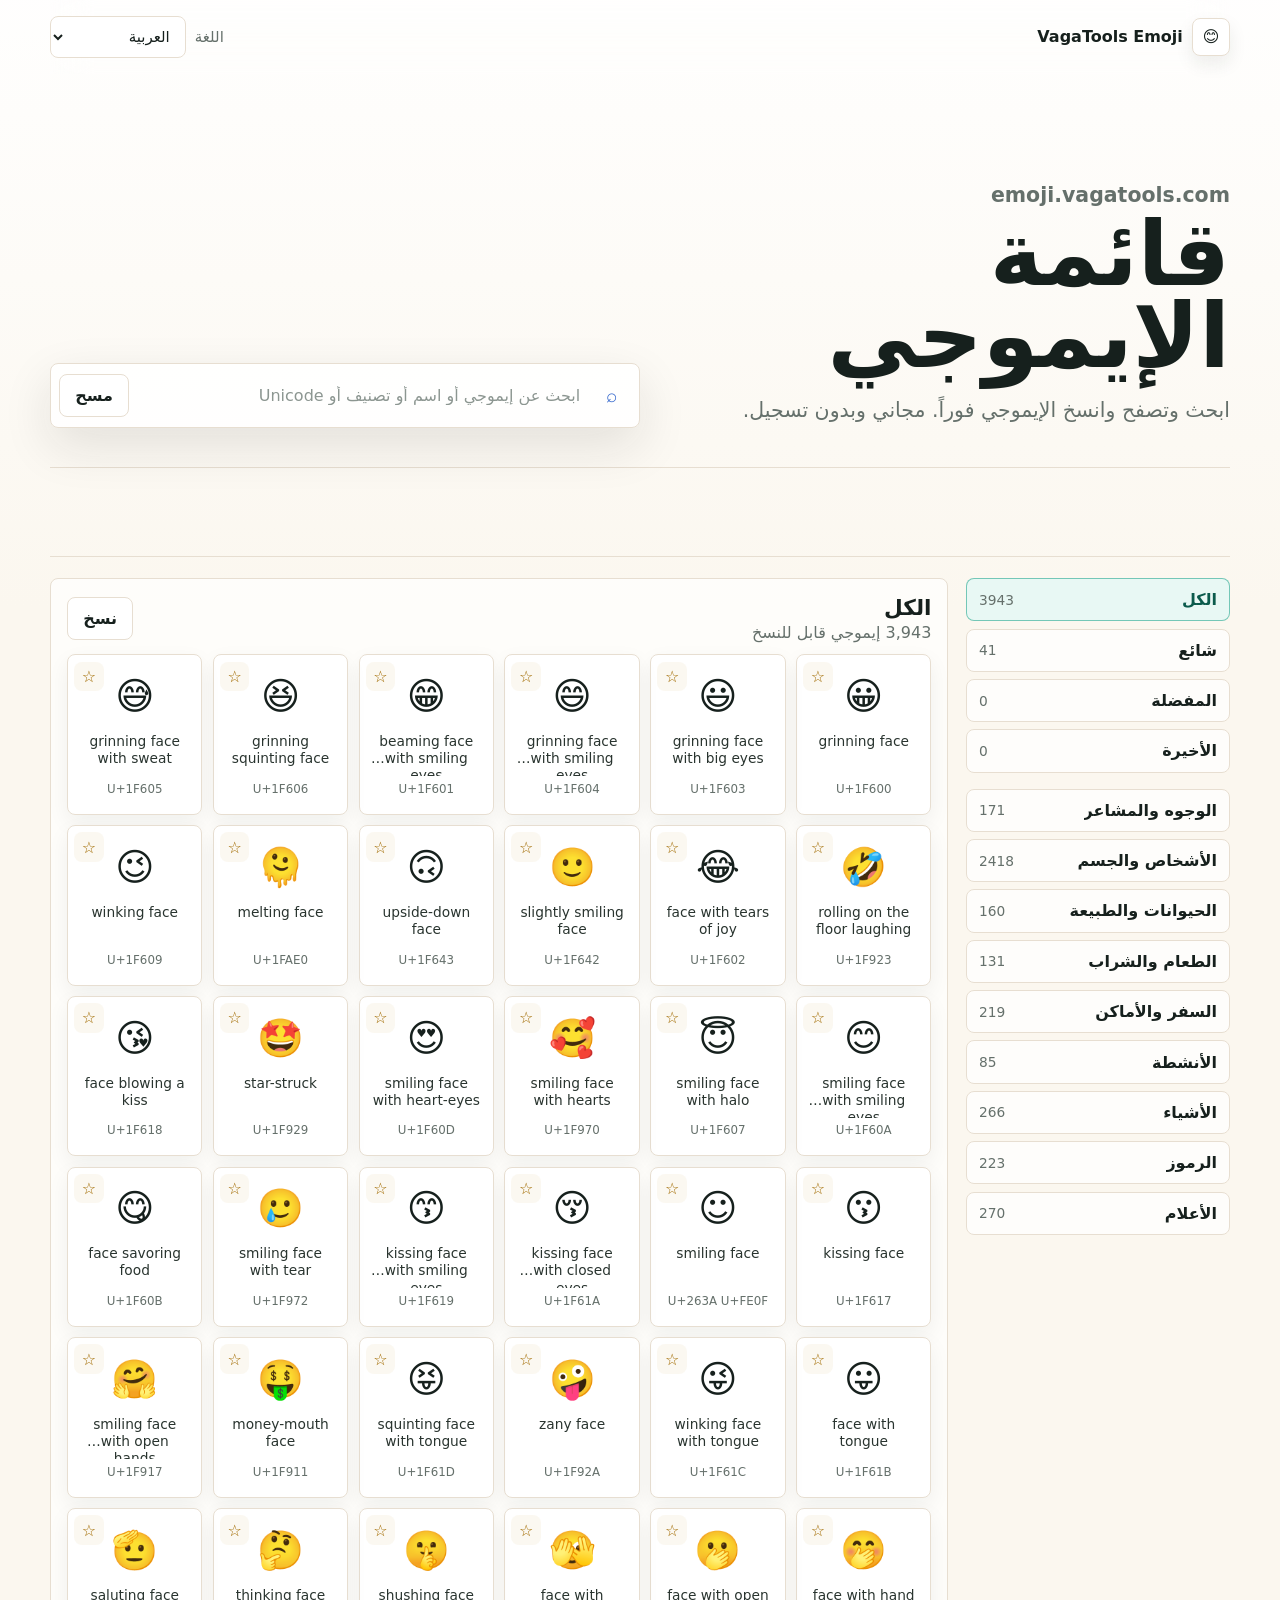
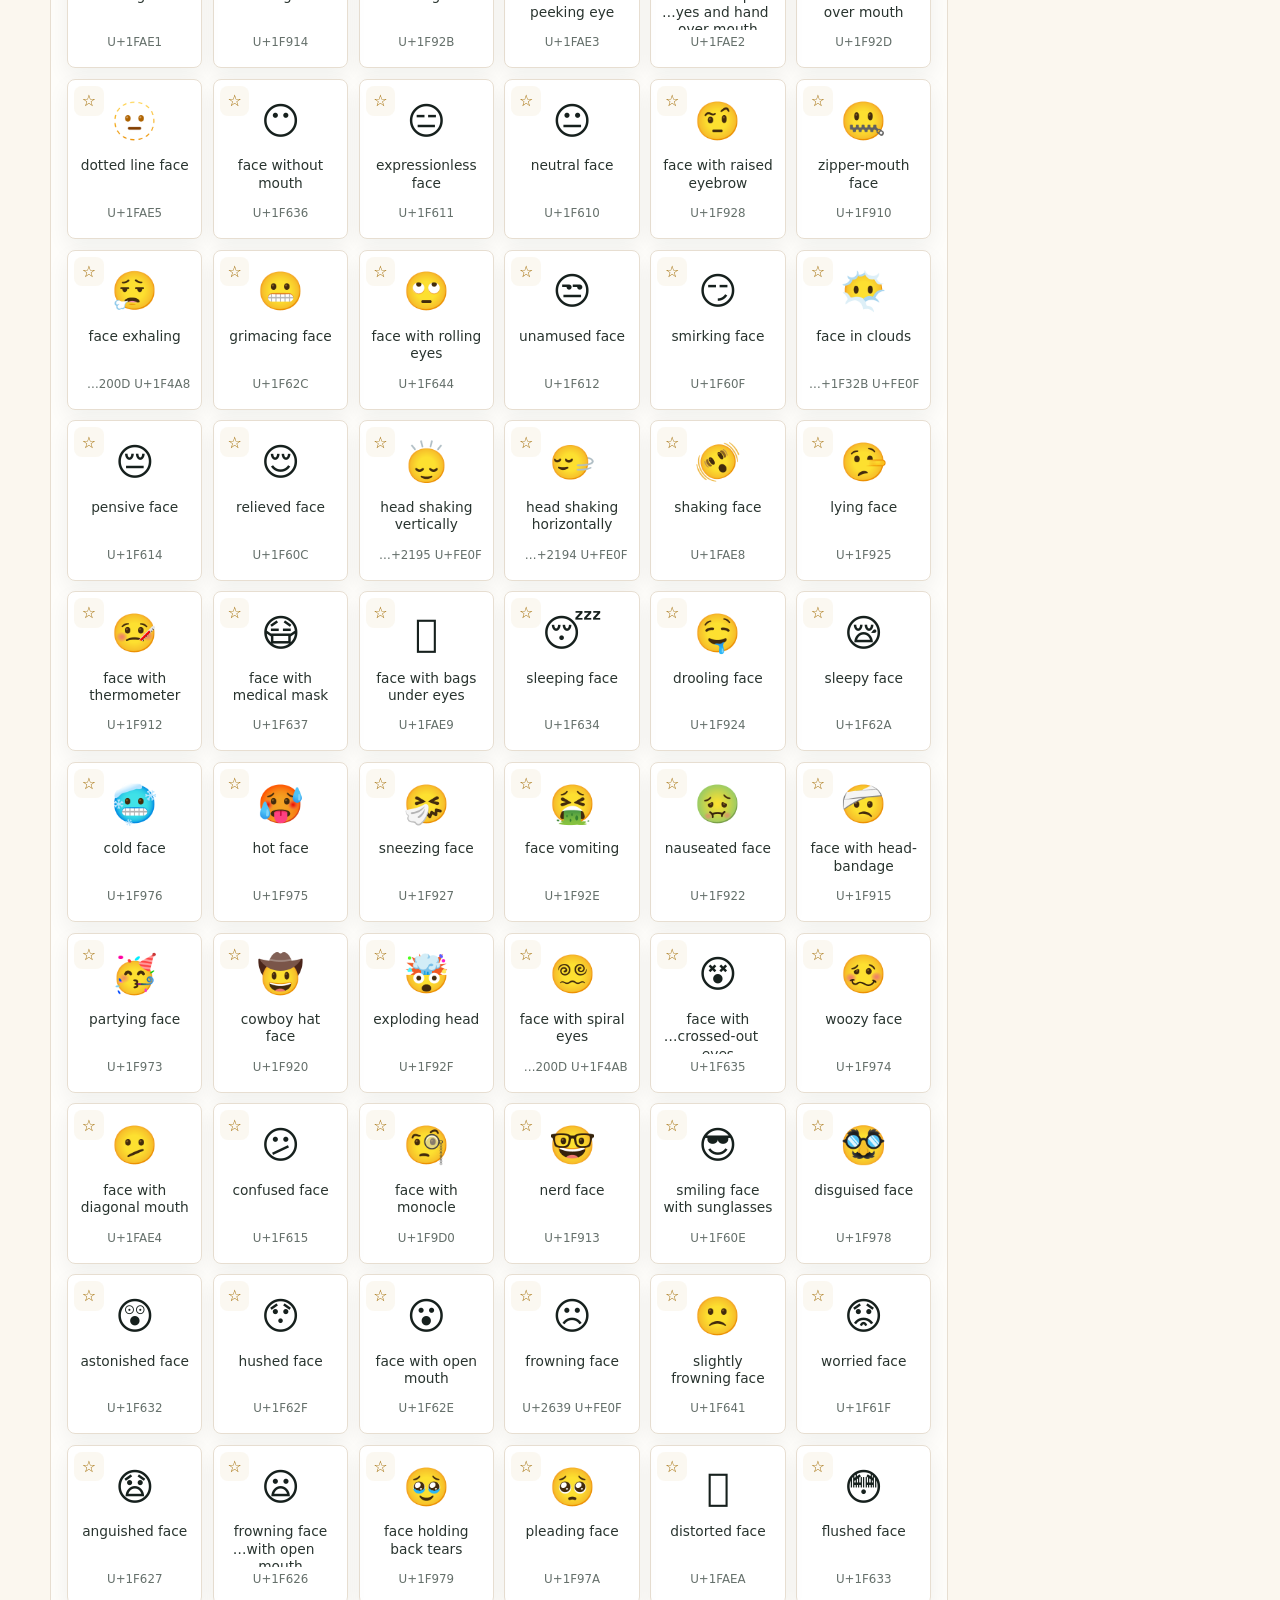
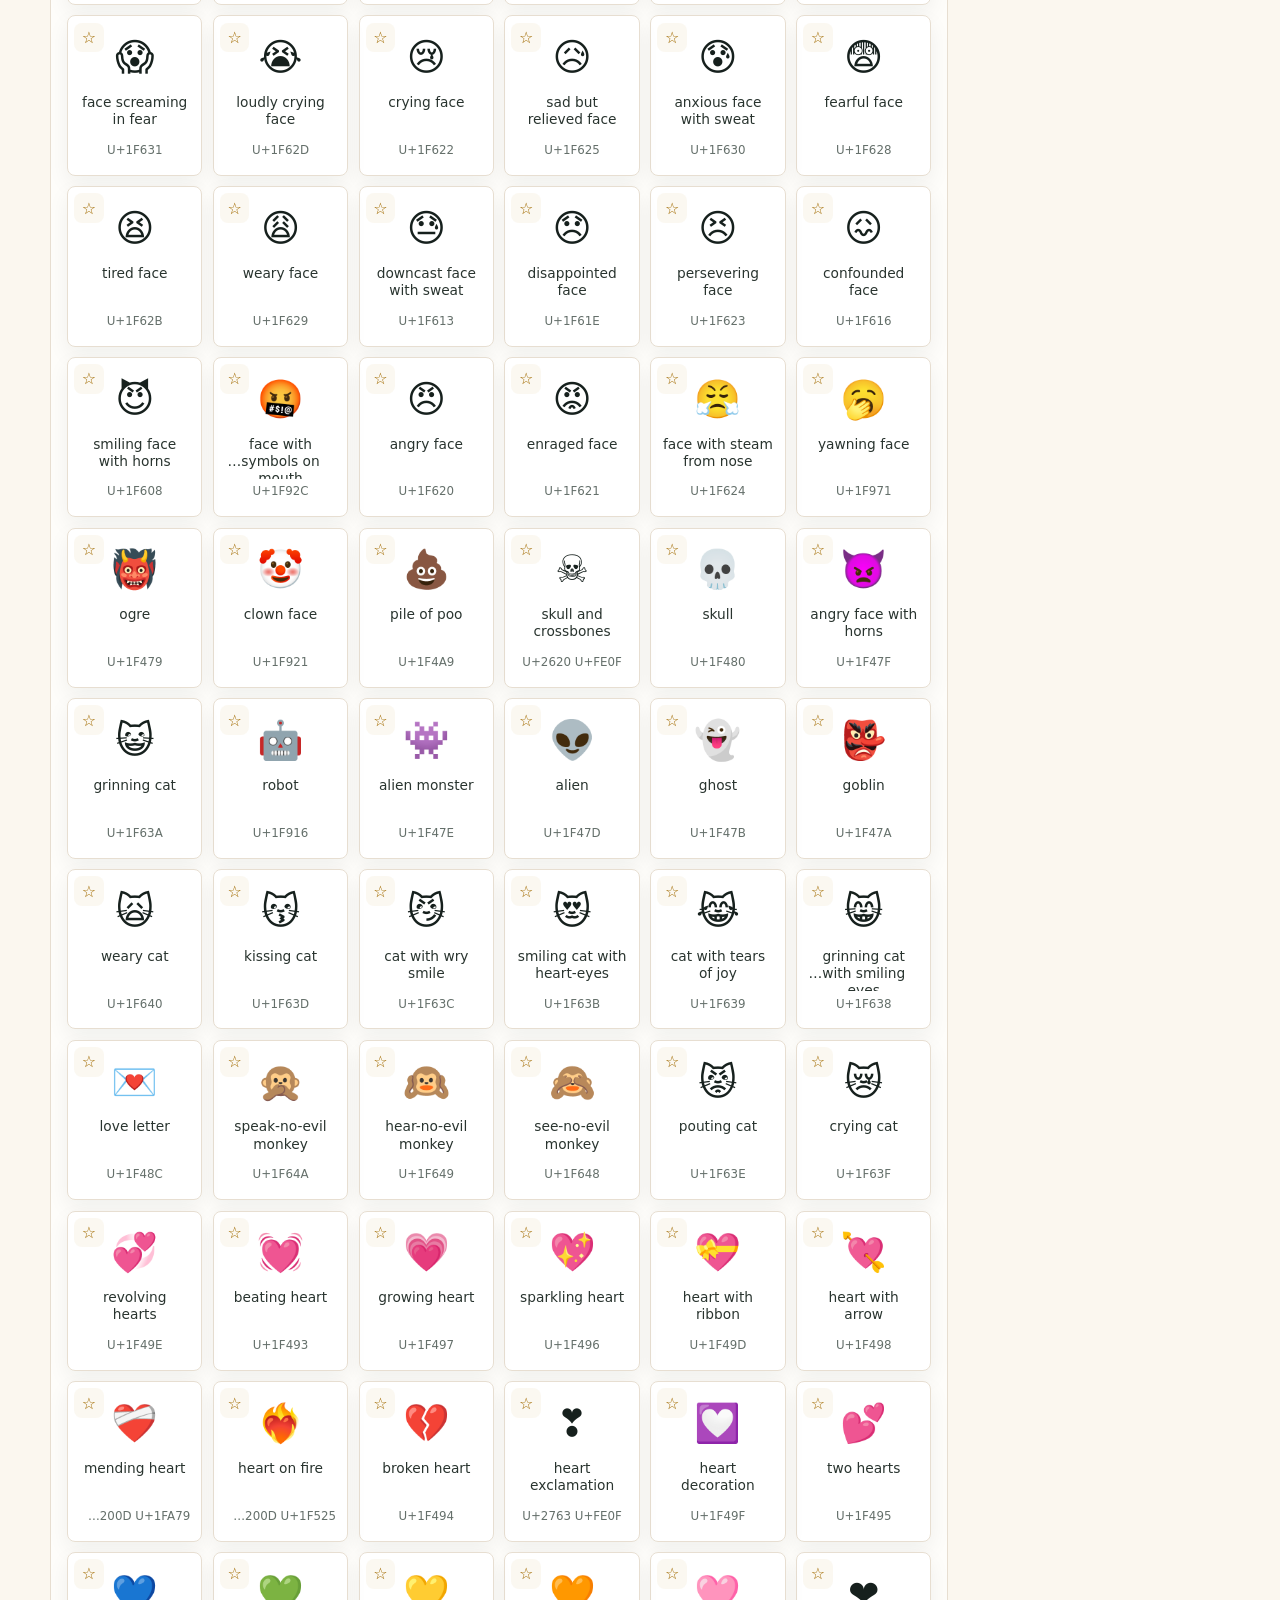
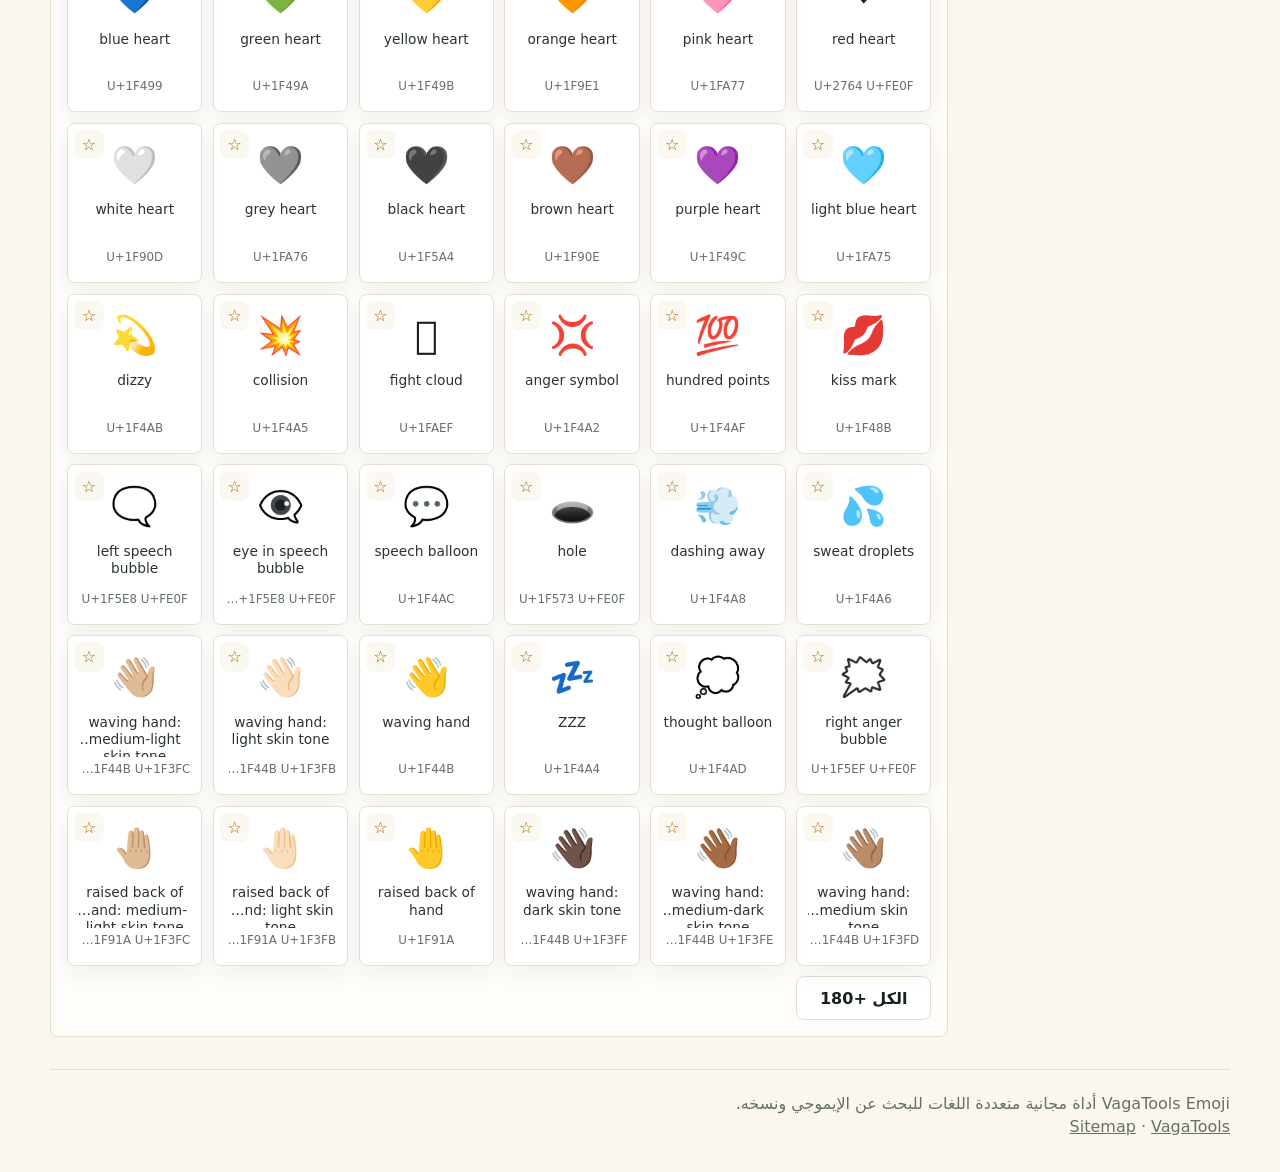
==== ar/index.html @ 173d629a "Add files via upload" ====
<!doctype html>
<html lang="ar" dir="rtl">
<head>
  <meta charset="utf-8">
  <meta name="viewport" content="width=device-width, initial-scale=1">
  <title>قائمة الإيموجي - نسخ مجاني وبحث وأكواد Unicode</title>
  <meta name="description" content="موقع إيموجي مجاني للبحث والتصفح حسب التصنيف والنسخ بنقرة واحدة ومعرفة أكواد Unicode مع دعم متعدد اللغات.">
  <meta name="keywords" content="emoji, ايموجي, رموز تعبيرية, نسخ ايموجي, ايموجي مجاني, بحث ايموجي, unicode emoji">
  <meta name="robots" content="index, follow, max-image-preview:large">
  <meta name="theme-color" content="#fbf7ef">
  <link rel="canonical" href="https://emoji.vagatools.com/ar/">
  <link rel="alternate" hreflang="zh-cn" href="https://emoji.vagatools.com/">
  <link rel="alternate" hreflang="en" href="https://emoji.vagatools.com/en/">
  <link rel="alternate" hreflang="ja" href="https://emoji.vagatools.com/ja/">
  <link rel="alternate" hreflang="ko" href="https://emoji.vagatools.com/ko/">
  <link rel="alternate" hreflang="es" href="https://emoji.vagatools.com/es/">
  <link rel="alternate" hreflang="fr" href="https://emoji.vagatools.com/fr/">
  <link rel="alternate" hreflang="de" href="https://emoji.vagatools.com/de/">
  <link rel="alternate" hreflang="pt" href="https://emoji.vagatools.com/pt/">
  <link rel="alternate" hreflang="ru" href="https://emoji.vagatools.com/ru/">
  <link rel="alternate" hreflang="ar" href="https://emoji.vagatools.com/ar/">
  <link rel="alternate" hreflang="hi" href="https://emoji.vagatools.com/hi/">
  <link rel="alternate" hreflang="x-default" href="https://emoji.vagatools.com/">
  <meta property="og:type" content="website">
  <meta property="og:site_name" content="VagaTools Emoji">
  <meta property="og:title" content="قائمة الإيموجي - نسخ مجاني وبحث وأكواد Unicode">
  <meta property="og:description" content="موقع إيموجي مجاني للبحث والتصفح حسب التصنيف والنسخ بنقرة واحدة ومعرفة أكواد Unicode مع دعم متعدد اللغات.">
  <meta property="og:url" content="https://emoji.vagatools.com/ar/">
  <meta property="og:image" content="https://emoji.vagatools.com/assets/og-image.svg">
  <meta name="twitter:card" content="summary_large_image">
  <link rel="manifest" href="../assets/site.webmanifest">
  <link rel="icon" href="../assets/favicon.svg" type="image/svg+xml">
  <link rel="stylesheet" href="../assets/styles.css">
  <script async src="https://pagead2.googlesyndication.com/pagead/js/adsbygoogle.js?client=ca-pub-9943771829287979" crossorigin="anonymous"></script>
  <script type="application/ld+json">{"@context":"https://schema.org","@type":"WebApplication","name":"قائمة الإيموجي","url":"https://emoji.vagatools.com/ar/","applicationCategory":"UtilityApplication","operatingSystem":"Any","offers":{"@type":"Offer","price":"0","priceCurrency":"USD"},"inLanguage":["zh-CN","en","ja","ko","es","fr","de","pt","ru","ar","hi"],"description":"موقع إيموجي مجاني للبحث والتصفح حسب التصنيف والنسخ بنقرة واحدة ومعرفة أكواد Unicode مع دعم متعدد اللغات.","potentialAction":{"@type":"SearchAction","target":"https://emoji.vagatools.com/?q={search_term_string}","query-input":"required name=search_term_string"}}</script>
</head>
<body data-lang="ar">
  <header class="topbar">
    <a class="brand" href="/ar/" aria-label="VagaTools Emoji">
      <span class="brand-mark">😊</span>
      <span>VagaTools Emoji</span>
    </a>
    <label class="language-picker">
      <span>اللغة</span>
      <select id="languageSelect" aria-label="اللغة">
        <option value="/">简体中文</option><option value="/en/">English</option><option value="/ja/">日本語</option><option value="/ko/">한국어</option><option value="/es/">Español</option><option value="/fr/">Français</option><option value="/de/">Deutsch</option><option value="/pt/">Português</option><option value="/ru/">Русский</option><option value="/ar/" selected>العربية</option><option value="/hi/">हिन्दी</option>
      </select>
    </label>
  </header>

  <main>
    <section class="hero">
      <div class="hero-copy">
        <p class="eyebrow">emoji.vagatools.com</p>
        <h1>قائمة الإيموجي</h1>
        <p>ابحث وتصفح وانسخ الإيموجي فوراً. مجاني وبدون تسجيل.</p>
      </div>
      <form class="search-panel" role="search">
        <label class="search-box">
          <span aria-hidden="true">⌕</span>
          <input id="searchInput" name="q" autocomplete="off" placeholder="ابحث عن إيموجي أو اسم أو تصنيف أو Unicode" aria-label="ابحث عن إيموجي أو اسم أو تصنيف أو Unicode">
        </label>
        <button class="ghost-button" id="clearSearch" type="button">مسح</button>
      </form>
    </section>

    <section class="ad-band" aria-label="Sponsored">
      <ins class="adsbygoogle"
        style="display:block"
        data-ad-client="ca-pub-9943771829287979"
        data-ad-format="auto"
        data-full-width-responsive="true"></ins>
    </section>

    <section class="workspace" aria-live="polite">
      <aside class="sidebar">
        <div class="quick-tabs" id="quickTabs"></div>
        <nav class="categories" id="categoryList" aria-label="التصنيف"></nav>
      </aside>

      <section class="results">
        <div class="results-head">
          <div>
            <h2 id="sectionTitle">الكل</h2>
            <p><span id="resultCount">0</span> إيموجي قابل للنسخ</p>
          </div>
          <button class="ghost-button" id="copyVisible" type="button">نسخ</button>
        </div>
        <div class="emoji-grid" id="emojiGrid"></div>
        <p class="empty" id="emptyState" hidden>لم يتم العثور على إيموجي</p>
      </section>
    </section>
  </main>

  <dialog class="emoji-dialog" id="emojiDialog">
    <button class="dialog-close" id="closeDialog" aria-label="Close">×</button>
    <div class="dialog-symbol" id="dialogSymbol"></div>
    <h2 id="dialogName"></h2>
    <dl>
      <div><dt>الكود</dt><dd id="dialogCode"></dd></div>
      <div><dt>التصنيف</dt><dd id="dialogGroup"></dd></div>
    </dl>
    <div class="dialog-actions">
      <button class="primary-button" id="dialogCopy" type="button">نسخ</button>
      <button class="ghost-button" id="dialogFavorite" type="button">المفضلة</button>
    </div>
  </dialog>

  <div class="toast" id="toast" role="status" aria-live="polite">تم النسخ</div>

  <footer>
    <p>VagaTools Emoji أداة مجانية متعددة اللغات للبحث عن الإيموجي ونسخه.</p>
    <p><a href="https://emoji.vagatools.com/sitemap.xml">Sitemap</a> · <a href="https://vagatools.com">VagaTools</a></p>
  </footer>

  <script>
    window.APP_I18N = {"code":"الكود","dir":"ar","label":"العربية","title":"قائمة الإيموجي - نسخ مجاني وبحث وأكواد Unicode","description":"موقع إيموجي مجاني للبحث والتصفح حسب التصنيف والنسخ بنقرة واحدة ومعرفة أكواد Unicode مع دعم متعدد اللغات.","keywords":"emoji, ايموجي, رموز تعبيرية, نسخ ايموجي, ايموجي مجاني, بحث ايموجي, unicode emoji","heroTitle":"قائمة الإيموجي","heroText":"ابحث وتصفح وانسخ الإيموجي فوراً. مجاني وبدون تسجيل.","searchPlaceholder":"ابحث عن إيموجي أو اسم أو تصنيف أو Unicode","all":"الكل","popular":"شائع","favorites":"المفضلة","recent":"الأخيرة","copied":"تم النسخ","copy":"نسخ","group":"التصنيف","noResults":"لم يتم العثور على إيموجي","clear":"مسح","language":"اللغة","stats":"إيموجي قابل للنسخ","footer":"VagaTools Emoji أداة مجانية متعددة اللغات للبحث عن الإيموجي ونسخه."};
    window.CATEGORY_I18N = {"Smileys & Emotion":{"zh-CN":"笑脸与情感","en":"Smileys & Emotion","ja":"スマイルと感情","ko":"스마일리와 감정","es":"Caras y emoción","fr":"Smileys et émotions","de":"Smileys und Emotionen","pt":"Carinhas e emoção","ru":"Смайлы и эмоции","ar":"الوجوه والمشاعر","hi":"स्माइली और भावना"},"People & Body":{"zh-CN":"人物与身体","en":"People & Body","ja":"人と体","ko":"사람과 몸","es":"Personas y cuerpo","fr":"Personnes et corps","de":"Menschen und Körper","pt":"Pessoas e corpo","ru":"Люди и тело","ar":"الأشخاص والجسم","hi":"लोग और शरीर"},"Component":{"zh-CN":"组件","en":"Component","ja":"部品","ko":"구성 요소","es":"Componentes","fr":"Composants","de":"Komponenten","pt":"Componentes","ru":"Компоненты","ar":"المكونات","hi":"घटक"},"Animals & Nature":{"zh-CN":"动物与自然","en":"Animals & Nature","ja":"動物と自然","ko":"동물과 자연","es":"Animales y naturaleza","fr":"Animaux et nature","de":"Tiere und Natur","pt":"Animais e natureza","ru":"Животные и природа","ar":"الحيوانات والطبيعة","hi":"जानवर और प्रकृति"},"Food & Drink":{"zh-CN":"食物与饮品","en":"Food & Drink","ja":"食べ物と飲み物","ko":"음식과 음료","es":"Comida y bebida","fr":"Nourriture et boisson","de":"Essen und Trinken","pt":"Comida e bebida","ru":"Еда и напитки","ar":"الطعام والشراب","hi":"भोजन और पेय"},"Travel & Places":{"zh-CN":"旅行与地点","en":"Travel & Places","ja":"旅行と場所","ko":"여행과 장소","es":"Viajes y lugares","fr":"Voyages et lieux","de":"Reisen und Orte","pt":"Viagens e lugares","ru":"Путешествия и места","ar":"السفر والأماكن","hi":"यात्रा और स्थान"},"Activities":{"zh-CN":"活动","en":"Activities","ja":"アクティビティ","ko":"활동","es":"Actividades","fr":"Activités","de":"Aktivitäten","pt":"Atividades","ru":"Занятия","ar":"الأنشطة","hi":"गतिविधियां"},"Objects":{"zh-CN":"物品","en":"Objects","ja":"物","ko":"물건","es":"Objetos","fr":"Objets","de":"Objekte","pt":"Objetos","ru":"Предметы","ar":"الأشياء","hi":"वस्तुएं"},"Symbols":{"zh-CN":"符号","en":"Symbols","ja":"記号","ko":"기호","es":"Símbolos","fr":"Symboles","de":"Symbole","pt":"Símbolos","ru":"Символы","ar":"الرموز","hi":"प्रतीक"},"Flags":{"zh-CN":"旗帜","en":"Flags","ja":"旗","ko":"깃발","es":"Banderas","fr":"Drapeaux","de":"Flaggen","pt":"Bandeiras","ru":"Флаги","ar":"الأعلام","hi":"झंडे"}};
    window.SITE_LANGUAGES = [{"code":"zh-CN","dir":".","label":"简体中文"},{"code":"en","dir":"en","label":"English"},{"code":"ja","dir":"ja","label":"日本語"},{"code":"ko","dir":"ko","label":"한국어"},{"code":"es","dir":"es","label":"Español"},{"code":"fr","dir":"fr","label":"Français"},{"code":"de","dir":"de","label":"Deutsch"},{"code":"pt","dir":"pt","label":"Português"},{"code":"ru","dir":"ru","label":"Русский"},{"code":"ar","dir":"ar","label":"العربية"},{"code":"hi","dir":"hi","label":"हिन्दी"}];
  </script>
  <script src="../assets/emoji-data.js" defer></script>
  <script src="../assets/app.js" defer></script>
</body>
</html>
---- assets/styles.css ----
:root {
  color-scheme: light;
  --paper: #fbf7ef;
  --panel: #ffffff;
  --ink: #16201d;
  --muted: #65706b;
  --line: #e7ded1;
  --mint: #16a085;
  --coral: #ef6f5e;
  --gold: #d89b26;
  --blue: #3366cc;
  --shadow: 0 18px 50px rgba(28, 31, 29, 0.11);
  font-family:
    Inter, ui-sans-serif, system-ui, -apple-system, BlinkMacSystemFont, "Segoe UI", "Noto Sans", Arial,
    "Apple Color Emoji", "Segoe UI Emoji", "Noto Color Emoji", sans-serif;
}

* {
  box-sizing: border-box;
}

html {
  background: var(--paper);
}

body {
  min-height: 100vh;
  margin: 0;
  color: var(--ink);
  background:
    linear-gradient(180deg, rgba(255, 255, 255, 0.92), rgba(251, 247, 239, 0.72) 38rem),
    var(--paper);
}

a {
  color: inherit;
}

button,
input,
select {
  font: inherit;
}

.topbar {
  position: sticky;
  top: 0;
  z-index: 10;
  display: flex;
  align-items: center;
  justify-content: space-between;
  gap: 1rem;
  width: min(1180px, calc(100% - 2rem));
  margin: 0 auto;
  padding: 1rem 0;
  backdrop-filter: blur(18px);
}

.brand {
  display: inline-flex;
  align-items: center;
  gap: 0.6rem;
  min-width: 0;
  color: var(--ink);
  text-decoration: none;
  font-weight: 800;
}

.brand-mark {
  display: grid;
  width: 2.35rem;
  height: 2.35rem;
  place-items: center;
  border: 1px solid var(--line);
  border-radius: 8px;
  background: #fff;
  box-shadow: 0 8px 18px rgba(22, 32, 29, 0.08);
}

.language-picker {
  display: inline-flex;
  align-items: center;
  gap: 0.55rem;
  color: var(--muted);
  font-size: 0.94rem;
}

.language-picker select {
  min-width: 8.5rem;
  border: 1px solid var(--line);
  border-radius: 8px;
  background: #fff;
  color: var(--ink);
  padding: 0.62rem 0.7rem;
}

main {
  width: min(1180px, calc(100% - 2rem));
  margin: 0 auto;
}

.hero {
  display: grid;
  grid-template-columns: minmax(0, 0.92fr) minmax(18rem, 1fr);
  gap: clamp(1rem, 4vw, 3rem);
  align-items: end;
  padding: clamp(2.25rem, 7vw, 5.5rem) 0 1.4rem;
}

.eyebrow {
  margin: 0 0 0.6rem;
  color: var(--coral);
  font-weight: 800;
  letter-spacing: 0;
}

.hero h1 {
  margin: 0;
  font-size: clamp(3rem, 7vw, 6.4rem);
  line-height: 0.92;
  letter-spacing: 0;
}

.hero p {
  max-width: 40rem;
  margin: 1rem 0 0;
  color: var(--muted);
  font-size: clamp(1.05rem, 2vw, 1.28rem);
  line-height: 1.7;
}

.search-panel {
  display: grid;
  grid-template-columns: 1fr auto;
  gap: 0.65rem;
  align-items: center;
  padding: 0.5rem;
  border: 1px solid var(--line);
  border-radius: 8px;
  background: rgba(255, 255, 255, 0.92);
  box-shadow: var(--shadow);
}

.search-box {
  display: grid;
  grid-template-columns: auto 1fr;
  align-items: center;
  gap: 0.55rem;
  min-width: 0;
  color: var(--muted);
}

.search-box span {
  width: 2.4rem;
  text-align: center;
  color: var(--blue);
  font-size: 1.2rem;
}

.search-box input {
  width: 100%;
  min-width: 0;
  border: 0;
  outline: 0;
  background: transparent;
  color: var(--ink);
  padding: 0.9rem 0.2rem;
}

.search-box input::placeholder {
  color: #8c9691;
}

.primary-button,
.ghost-button {
  min-height: 2.7rem;
  border: 1px solid transparent;
  border-radius: 8px;
  padding: 0.64rem 0.95rem;
  cursor: pointer;
  font-weight: 750;
  transition:
    transform 160ms ease,
    box-shadow 160ms ease,
    border-color 160ms ease,
    background 160ms ease;
}

.primary-button {
  background: var(--ink);
  color: #fff;
}

.ghost-button {
  background: #fff;
  border-color: var(--line);
  color: var(--ink);
}

.primary-button:hover,
.ghost-button:hover,
.emoji-card:hover,
.category-button:hover {
  transform: translateY(-1px);
}

.ad-band {
  min-height: 90px;
  margin: 1rem 0 1.35rem;
  border-block: 1px solid var(--line);
  padding: 0.75rem 0;
}

.workspace {
  display: grid;
  grid-template-columns: 16.5rem minmax(0, 1fr);
  gap: 1.1rem;
  align-items: start;
}

.sidebar {
  position: sticky;
  top: 5.2rem;
  display: grid;
  gap: 1rem;
  max-height: calc(100vh - 6rem);
  overflow: auto;
  padding-bottom: 1rem;
}

.quick-tabs,
.categories {
  display: grid;
  gap: 0.45rem;
}

.category-button {
  display: flex;
  align-items: center;
  justify-content: space-between;
  gap: 0.65rem;
  width: 100%;
  min-height: 2.7rem;
  border: 1px solid var(--line);
  border-radius: 8px;
  background: rgba(255, 255, 255, 0.72);
  color: var(--ink);
  padding: 0.65rem 0.75rem;
  text-align: start;
  cursor: pointer;
}

.category-button strong {
  overflow: hidden;
  text-overflow: ellipsis;
  white-space: nowrap;
}

.category-button span {
  flex: 0 0 auto;
  color: var(--muted);
  font-size: 0.86rem;
}

.category-button.active {
  border-color: rgba(22, 160, 133, 0.55);
  background: #e8f8f4;
  color: #0b5b4c;
}

.results {
  min-width: 0;
  border: 1px solid var(--line);
  border-radius: 8px;
  background: rgba(255, 255, 255, 0.72);
  padding: clamp(0.75rem, 2vw, 1rem);
}

.results-head {
  display: flex;
  align-items: center;
  justify-content: space-between;
  gap: 1rem;
  margin-bottom: 0.75rem;
}

.results-head h2 {
  margin: 0;
  font-size: 1.35rem;
}

.results-head p {
  margin: 0.2rem 0 0;
  color: var(--muted);
}

.emoji-grid {
  display: grid;
  grid-template-columns: repeat(auto-fill, minmax(7.4rem, 1fr));
  gap: 0.65rem;
  min-height: 16rem;
}

.emoji-card {
  position: relative;
  display: grid;
  grid-template-rows: 3.8rem 2.7rem 1.3rem;
  gap: 0.35rem;
  min-width: 0;
  min-height: 9.1rem;
  border: 1px solid var(--line);
  border-radius: 8px;
  background: #fff;
  color: var(--ink);
  padding: 0.7rem;
  text-align: center;
  cursor: pointer;
  box-shadow: 0 8px 22px rgba(22, 32, 29, 0.06);
}

.emoji-symbol {
  display: grid;
  place-items: center;
  font-size: 2.35rem;
  line-height: 1;
}

.emoji-name {
  display: -webkit-box;
  overflow: hidden;
  color: #29342f;
  font-size: 0.86rem;
  line-height: 1.25;
  -webkit-box-orient: vertical;
  -webkit-line-clamp: 2;
}

.emoji-code {
  overflow: hidden;
  color: var(--muted);
  font-size: 0.74rem;
  text-overflow: ellipsis;
  white-space: nowrap;
}

.favorite-toggle {
  position: absolute;
  top: 0.38rem;
  inset-inline-end: 0.38rem;
  display: grid;
  width: 1.85rem;
  height: 1.85rem;
  place-items: center;
  border: 0;
  border-radius: 8px;
  background: rgba(251, 247, 239, 0.9);
  color: #a26b00;
  cursor: pointer;
}

.favorite-toggle.active {
  background: #fff2c9;
}

.empty {
  margin: 3rem 0;
  color: var(--muted);
  text-align: center;
}

.emoji-dialog {
  width: min(31rem, calc(100% - 2rem));
  border: 1px solid var(--line);
  border-radius: 8px;
  background: #fff;
  color: var(--ink);
  padding: 1.25rem;
  box-shadow: var(--shadow);
}

.emoji-dialog::backdrop {
  background: rgba(22, 32, 29, 0.38);
  backdrop-filter: blur(3px);
}

.dialog-close {
  position: absolute;
  top: 0.7rem;
  inset-inline-end: 0.7rem;
  width: 2.1rem;
  height: 2.1rem;
  border: 1px solid var(--line);
  border-radius: 8px;
  background: #fff;
  cursor: pointer;
}

.dialog-symbol {
  margin-top: 0.75rem;
  font-size: 5.2rem;
  text-align: center;
}

.emoji-dialog h2 {
  margin: 0.4rem 2rem 1rem;
  text-align: center;
}

.emoji-dialog dl {
  display: grid;
  gap: 0.65rem;
  margin: 0 0 1rem;
}

.emoji-dialog dl div {
  display: grid;
  grid-template-columns: 5.5rem 1fr;
  gap: 1rem;
  border-top: 1px solid var(--line);
  padding-top: 0.65rem;
}

.emoji-dialog dt {
  color: var(--muted);
}

.emoji-dialog dd {
  min-width: 0;
  margin: 0;
  overflow-wrap: anywhere;
}

.dialog-actions {
  display: flex;
  gap: 0.6rem;
}

.dialog-actions button {
  flex: 1;
}

.toast {
  position: fixed;
  inset-inline: 50% auto;
  bottom: 1.25rem;
  z-index: 30;
  transform: translate(-50%, 1rem);
  border-radius: 8px;
  background: var(--ink);
  color: #fff;
  padding: 0.75rem 1rem;
  opacity: 0;
  pointer-events: none;
  transition:
    opacity 180ms ease,
    transform 180ms ease;
}

[dir="rtl"] .toast {
  transform: translate(50%, 1rem);
}

.toast.show {
  opacity: 1;
  transform: translate(-50%, 0);
}

[dir="rtl"] .toast.show {
  transform: translate(50%, 0);
}

footer {
  width: min(1180px, calc(100% - 2rem));
  margin: 2rem auto 0;
  border-top: 1px solid var(--line);
  padding: 1.25rem 0 2rem;
  color: var(--muted);
}

footer p {
  margin: 0.25rem 0;
}

@media (max-width: 880px) {
  .hero,
  .workspace {
    grid-template-columns: 1fr;
  }

  .hero {
    padding-top: 1.5rem;
  }

  .sidebar {
    position: static;
    max-height: none;
    overflow: visible;
  }

  .quick-tabs,
  .categories {
    grid-auto-flow: column;
    grid-auto-columns: minmax(9rem, 1fr);
    overflow-x: auto;
    padding-bottom: 0.2rem;
  }
}

@media (max-width: 560px) {
  .topbar {
    align-items: flex-start;
    flex-direction: column;
  }

  .language-picker,
  .language-picker select {
    width: 100%;
  }

  .search-panel,
  .results-head,
  .dialog-actions {
    grid-template-columns: 1fr;
    flex-direction: column;
    align-items: stretch;
  }

  .hero h1 {
    font-size: 3rem;
  }

  .emoji-grid {
    grid-template-columns: repeat(2, minmax(0, 1fr));
  }
}
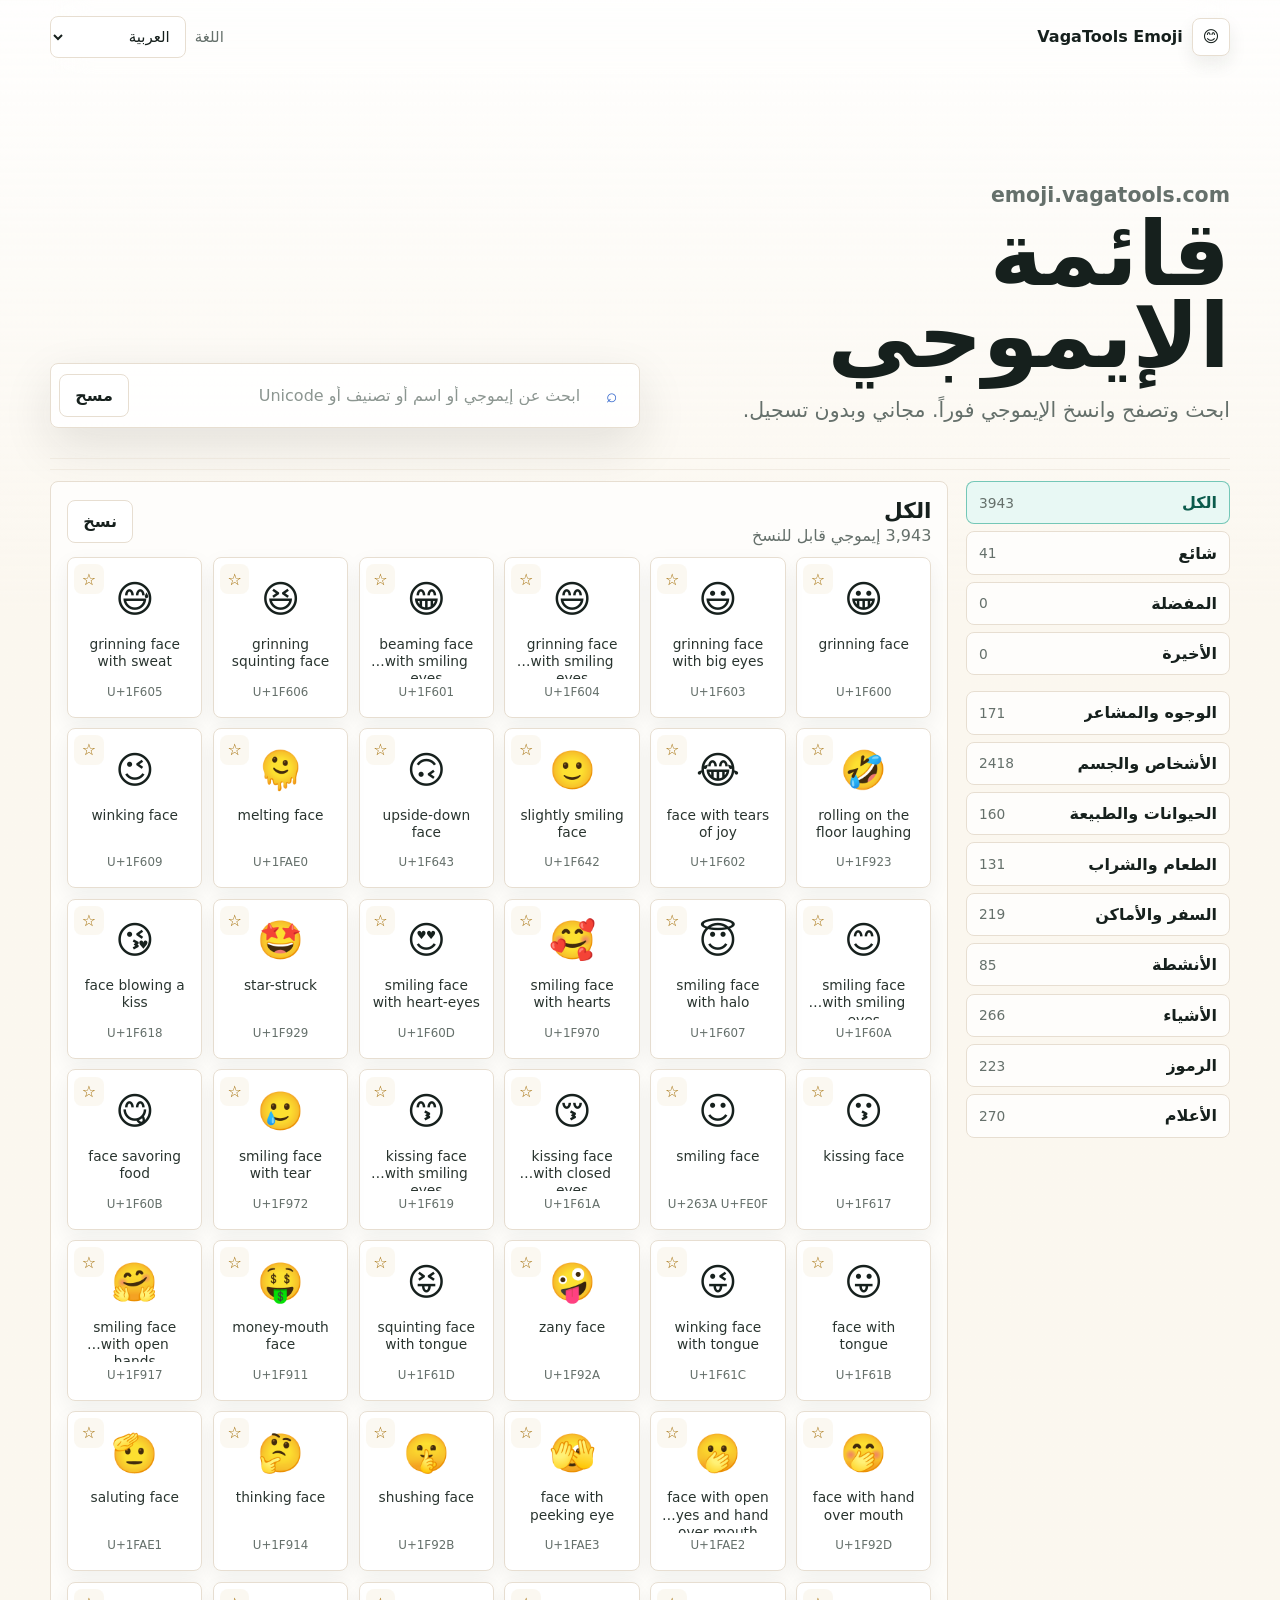
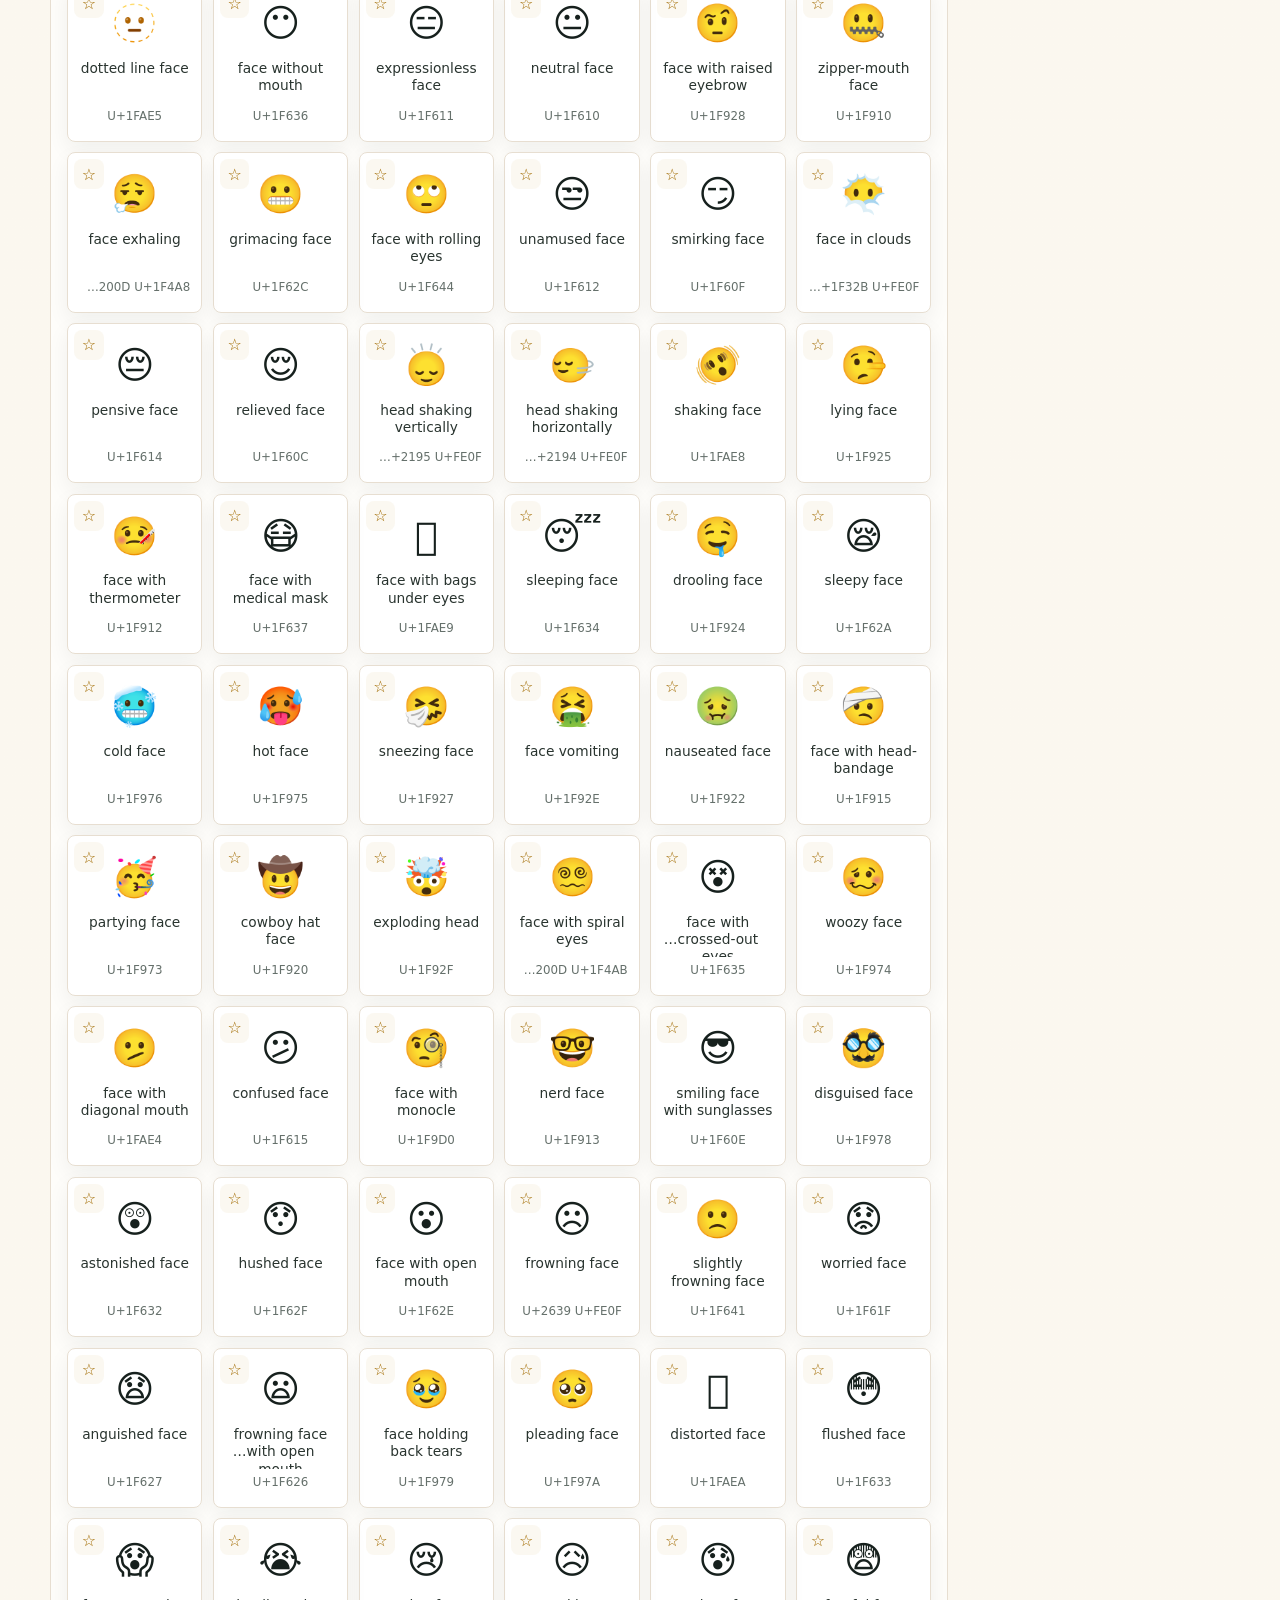
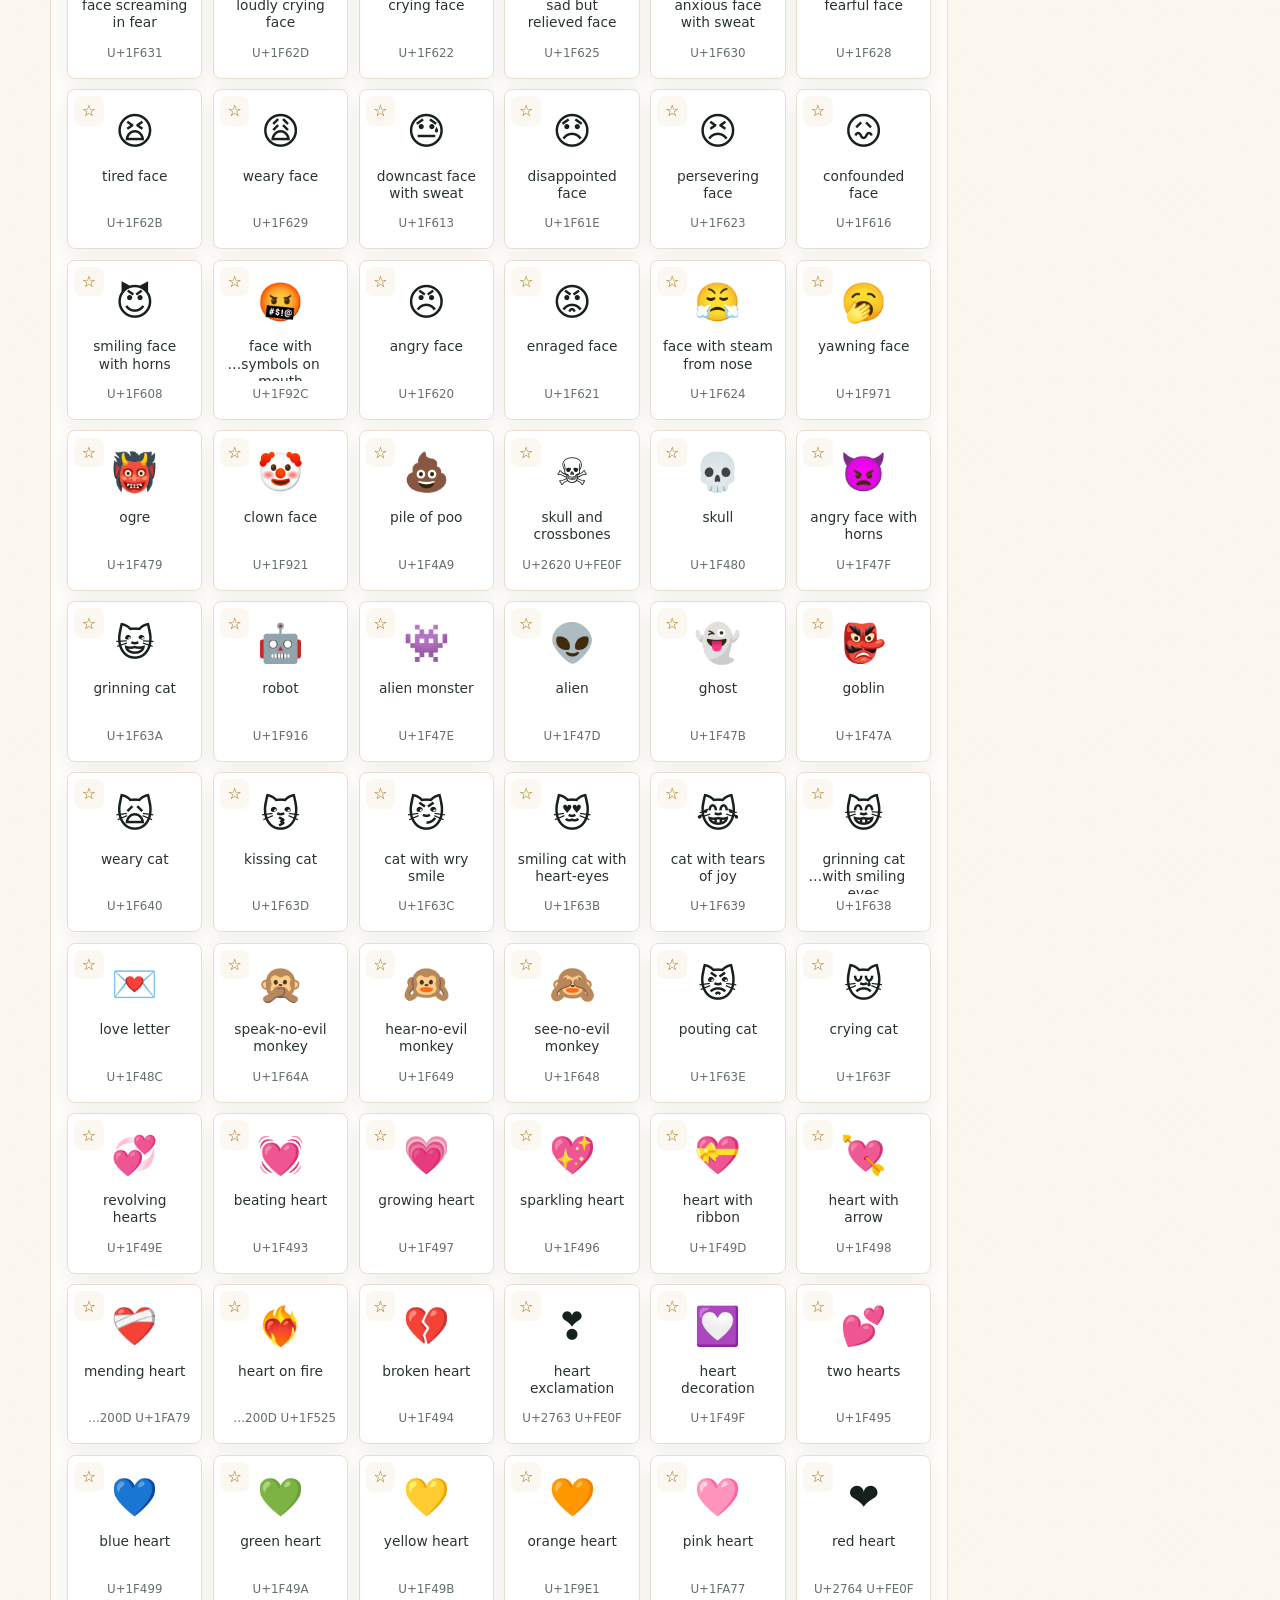
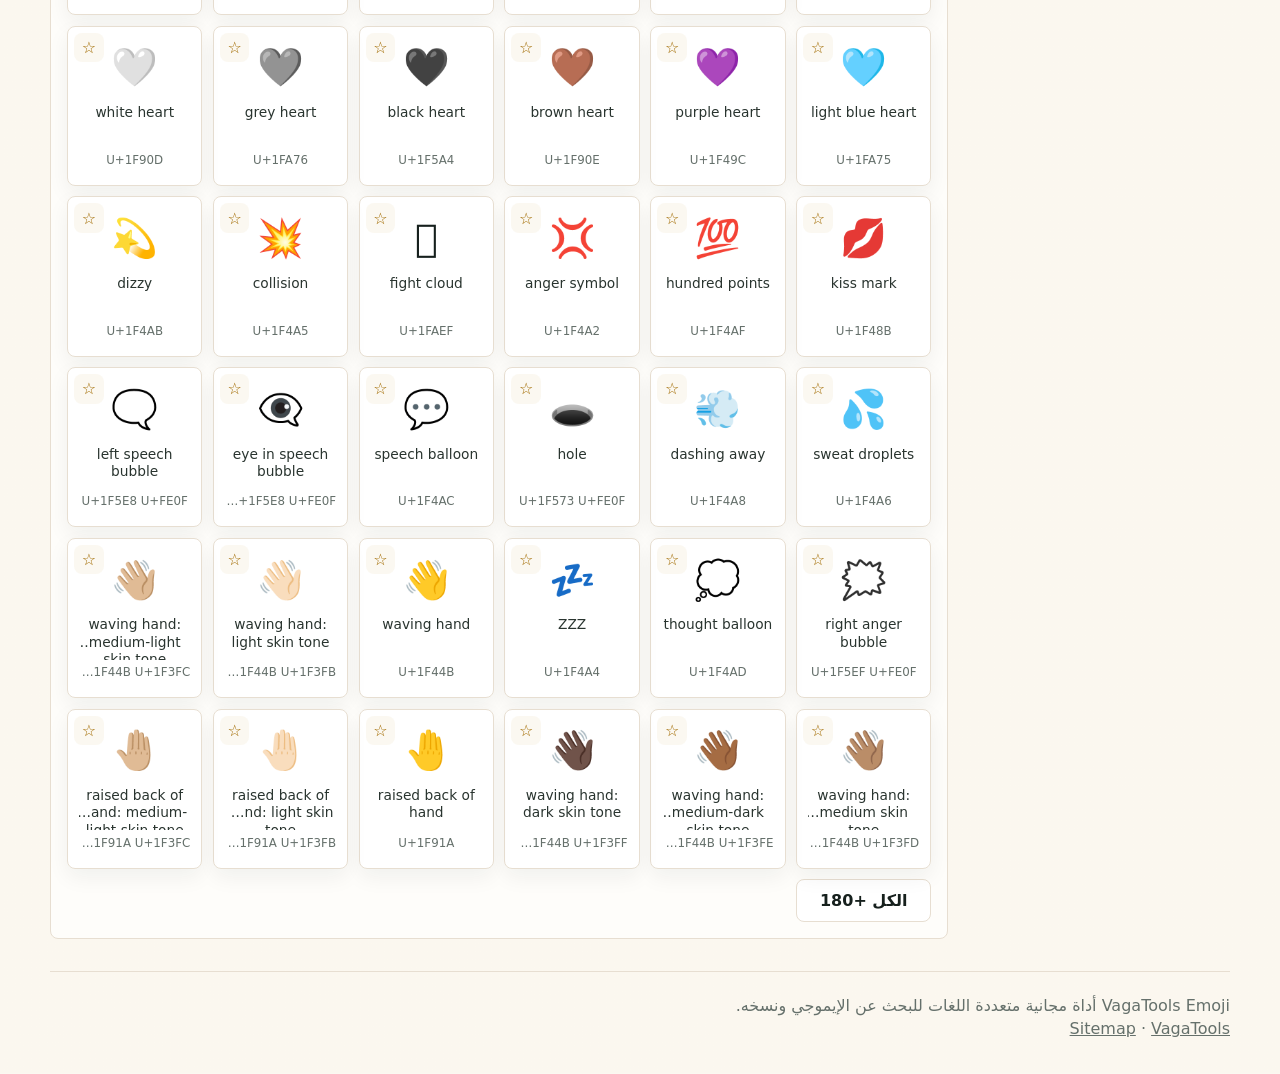
==== commit b19a981c: "Add files via upload" ====
--- a/ar/index.html
+++ b/ar/index.html
@@ -30,7 +30,7 @@
   <meta name="twitter:card" content="summary_large_image">
   <link rel="manifest" href="../assets/site.webmanifest">
   <link rel="icon" href="../assets/favicon.svg" type="image/svg+xml">
-  <link rel="stylesheet" href="../assets/styles.css">
+  <link rel="stylesheet" href="../assets/styles.css?v=20260529d">
   <script async src="https://pagead2.googlesyndication.com/pagead/js/adsbygoogle.js?client=ca-pub-9943771829287979" crossorigin="anonymous"></script>
   <script type="application/ld+json">{"@context":"https://schema.org","@type":"WebApplication","name":"قائمة الإيموجي","url":"https://emoji.vagatools.com/ar/","applicationCategory":"UtilityApplication","operatingSystem":"Any","offers":{"@type":"Offer","price":"0","priceCurrency":"USD"},"inLanguage":["zh-CN","en","ja","ko","es","fr","de","pt","ru","ar","hi"],"description":"موقع إيموجي مجاني للبحث والتصفح حسب التصنيف والنسخ بنقرة واحدة ومعرفة أكواد Unicode مع دعم متعدد اللغات.","potentialAction":{"@type":"SearchAction","target":"https://emoji.vagatools.com/?q={search_term_string}","query-input":"required name=search_term_string"}}</script>
 </head>
@@ -119,6 +119,6 @@
     window.SITE_LANGUAGES = [{"code":"zh-CN","dir":".","label":"简体中文"},{"code":"en","dir":"en","label":"English"},{"code":"ja","dir":"ja","label":"日本語"},{"code":"ko","dir":"ko","label":"한국어"},{"code":"es","dir":"es","label":"Español"},{"code":"fr","dir":"fr","label":"Français"},{"code":"de","dir":"de","label":"Deutsch"},{"code":"pt","dir":"pt","label":"Português"},{"code":"ru","dir":"ru","label":"Русский"},{"code":"ar","dir":"ar","label":"العربية"},{"code":"hi","dir":"hi","label":"हिन्दी"}];
   </script>
   <script src="../assets/emoji-data.js" defer></script>
-  <script src="../assets/app.js" defer></script>
+  <script src="../assets/app.js?v=20260529d" defer></script>
 </body>
 </html>
--- a/assets/styles.css
+++ b/assets/styles.css
@@ -205,10 +205,42 @@
 }
 
 .ad-band {
-  min-height: 90px;
+  height: 90px !important;
+  min-height: 90px !important;
+  max-height: 90px !important;
   margin: 1rem 0 1.35rem;
   border-block: 1px solid var(--line);
-  padding: 0.75rem 0;
+  padding: 0;
+  overflow: hidden !important;
+  transition:
+    height 180ms ease,
+    min-height 180ms ease,
+    margin 180ms ease,
+    padding 180ms ease,
+    opacity 180ms ease;
+}
+
+.ad-band.ad-empty {
+  height: 12px !important;
+  min-height: 12px !important;
+  max-height: 12px !important;
+  margin: 0.45rem 0 0.7rem;
+  padding: 0;
+  opacity: 0.45;
+}
+
+.ad-band.ad-filled {
+  height: 90px !important;
+  min-height: 90px !important;
+  max-height: 90px !important;
+  opacity: 1;
+}
+
+.adsbygoogle {
+  height: 90px !important;
+  min-height: 90px;
+  max-height: 90px;
+  overflow: hidden;
 }
 
 .workspace {
@@ -532,4 +564,18 @@
   .emoji-grid {
     grid-template-columns: repeat(2, minmax(0, 1fr));
   }
-}
+
+  .ad-band,
+  .ad-band.ad-filled,
+  .adsbygoogle {
+    height: 72px !important;
+    min-height: 72px !important;
+    max-height: 72px !important;
+  }
+
+  .ad-band.ad-empty {
+    height: 8px !important;
+    min-height: 8px !important;
+    max-height: 8px !important;
+  }
+}
